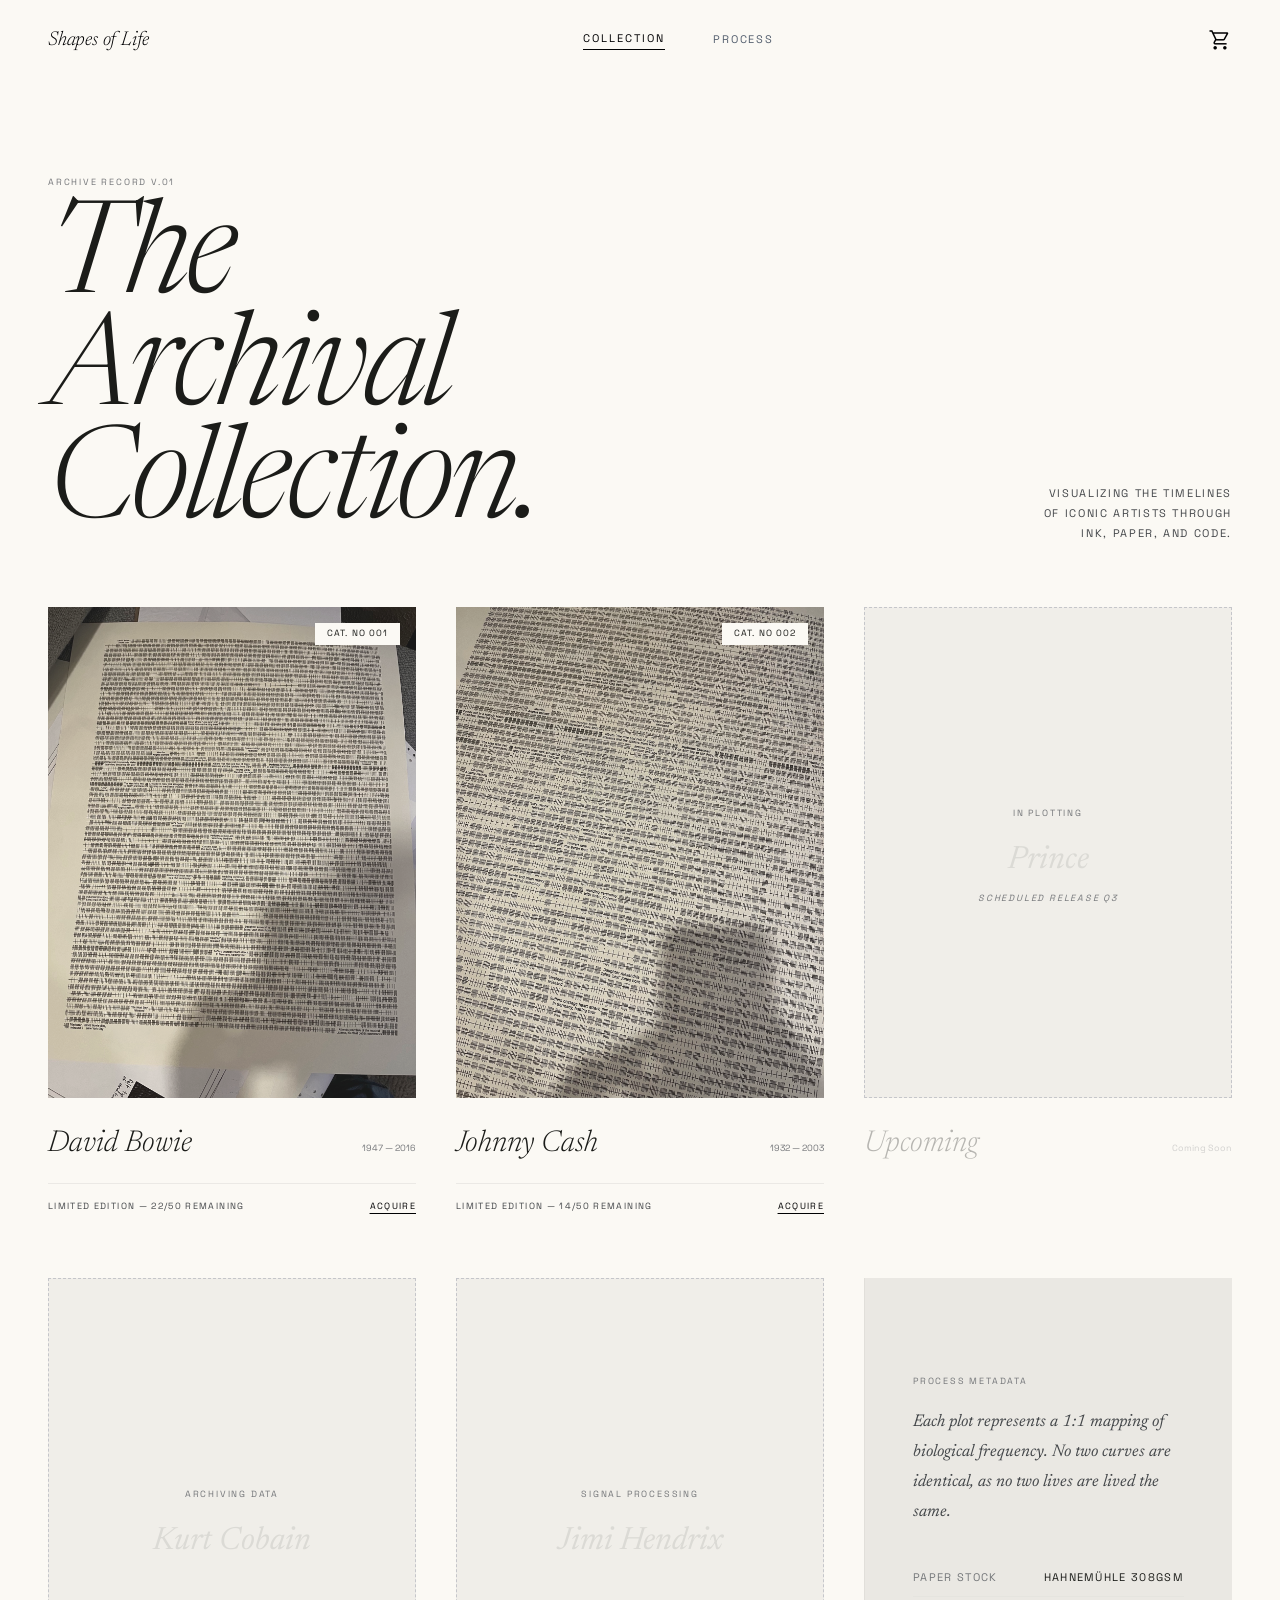
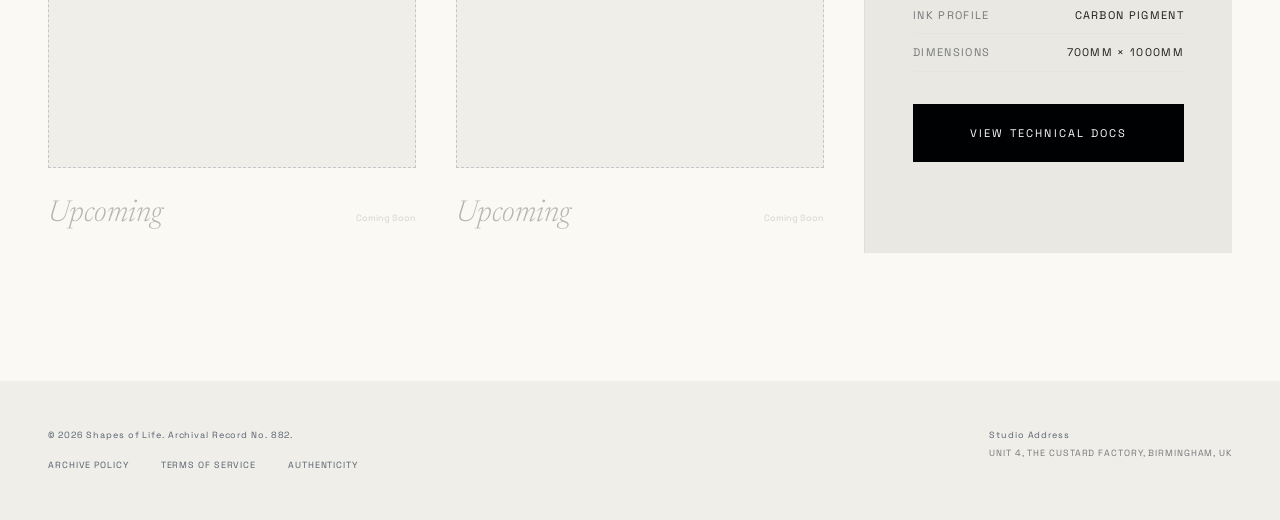
==== collection.html @ 5cf831ca "Initial commit" ====
<!DOCTYPE html>
<html lang="en">
<head>
  <meta charset="UTF-8" />
  <meta name="viewport" content="width=device-width, initial-scale=1.0" />
  <title>The Collection — Shapes of Life</title>
  <meta name="description" content="Limited edition archival pen plotter art. Browse the complete collection of life-mapped prints — David Bowie, Johnny Cash, and upcoming subjects." />
  <link rel="stylesheet" href="styles/index.css" />
  <style>
    body { padding-top: var(--nav-height); }

    /* ---- Page Header ---- */
    .collection-header {
      padding: 6rem 2rem 4rem;
    }

    @media (min-width: 768px) {
      .collection-header { padding: 6rem 3rem 4rem; }
    }

    .collection-header__inner {
      max-width: var(--max-width);
      margin: 0 auto;
      display: flex;
      flex-direction: column;
      gap: 2rem;
    }

    @media (min-width: 768px) {
      .collection-header__inner {
        flex-direction: row;
        justify-content: space-between;
        align-items: flex-end;
      }
    }

    .collection-header__left { max-width: 600px; }
    .collection-header__right { max-width: 200px; text-align: right; }
    .collection-header__right p {
      font-family: var(--font-label);
      font-size: 0.6875rem;
      text-transform: uppercase;
      letter-spacing: 0.15em;
      color: var(--on-surface-variant);
      line-height: 1.8;
    }

    /* ---- Grid ---- */
    .collection-grid-section {
      padding: 0 2rem 8rem;
    }

    @media (min-width: 768px) {
      .collection-grid-section { padding: 0 3rem 8rem; }
    }

    .collection-grid {
      max-width: var(--max-width);
      margin: 0 auto;
      display: grid;
      grid-template-columns: 1fr;
      gap: 4rem 2.5rem;
    }

    @media (min-width: 640px) { .collection-grid { grid-template-columns: repeat(2, 1fr); } }
    @media (min-width: 1024px) { .collection-grid { grid-template-columns: repeat(3, 1fr); } }

    /* Aspect ratio for the art matte */
    .art-card__matte {
      aspect-ratio: 3 / 4;
    }

    /* Upcoming placeholder */
    .upcoming-placeholder {
      aspect-ratio: 3 / 4;
      background: var(--surface-container);
      border: 1px dashed var(--outline-variant);
      display: flex;
      align-items: center;
      justify-content: center;
      margin-bottom: 1.5rem;
    }

    .upcoming-placeholder__inner {
      text-align: center;
      padding: 2rem;
    }

    .upcoming-placeholder__title {
      font-family: var(--font-headline);
      font-style: italic;
      font-size: 2rem;
      color: var(--surface-dim);
      margin-top: 0.75rem;
    }

    /* Metadata utility card */
    .meta-card {
      background: var(--surface-container-high);
      padding: 3rem;
      display: flex;
      flex-direction: column;
      justify-content: center;
      gap: 2rem;
      border-left: 1px solid rgba(0,1,2,0.04);
    }

    @media (min-width: 640px) and (max-width: 1023px) {
      .meta-card { grid-column: span 2; }
    }

    .meta-card__description {
      font-family: var(--font-headline);
      font-style: italic;
      font-size: 1.0625rem;
      line-height: 1.75;
      color: var(--on-surface-variant);
    }
  </style>
</head>
<body>

<!-- Navigation -->
<nav class="nav" role="navigation" aria-label="Main navigation">
  <div class="nav__inner">
    <a href="index.html" class="nav__logo">Shapes of Life</a>
    <div class="nav__links">
      <a href="collection.html" class="nav__link is-active">Collection</a>
      <a href="process.html" class="nav__link">Process</a>
    </div>
    <div class="nav__actions">
      <button class="nav__cart-btn" aria-label="Shopping cart">
        <span class="material-symbols-outlined">shopping_cart</span>
        <span class="nav__cart-count" aria-live="polite">0</span>
      </button>
      <button class="nav__hamburger" aria-label="Toggle menu">
        <span></span><span></span><span></span>
      </button>
    </div>
  </div>
</nav>

<div class="nav__mobile-drawer">
  <a href="collection.html" class="nav__link is-active">Collection</a>
  <a href="process.html" class="nav__link">Process</a>
</div>

<main>

  <!-- PAGE HEADER -->
  <header class="collection-header">
    <div class="collection-header__inner">
      <div class="collection-header__left" data-fade>
        <span class="label-sm" style="color:var(--outline);display:block;margin-bottom:1rem;">Archive Record v.01</span>
        <h1 class="display-lg" style="line-height:0.88;letter-spacing:-0.03em;">The Archival<br />Collection.</h1>
      </div>
      <div class="collection-header__right" data-fade>
        <p>Visualizing the timelines of iconic artists through ink, paper, and code.</p>
      </div>
    </div>
  </header>

  <!-- COLLECTION GRID -->
  <section class="collection-grid-section" aria-label="Collection grid">
    <div class="collection-grid">

      <!-- David Bowie -->
      <article class="art-card" data-fade>
        <a href="detail.html" class="art-card__matte" aria-label="View David Bowie artwork">
          <img class="art-card__img" src="assets/images/IMG_4534.jpg" alt="David Bowie life timeline pen plot art" />
          <span class="art-card__badge">Cat. No 001</span>
        </a>
        <div class="art-card__meta">
          <h2 class="art-card__title">David Bowie</h2>
          <span class="art-card__dates">1947 — 2016</span>
        </div>
        <div class="art-card__divider"></div>
        <div class="art-card__footer">
          <span class="art-card__edition">Limited Edition — 22/50 remaining</span>
          <a href="detail.html" class="art-card__acquire js-acquire">Acquire</a>
        </div>
      </article>

      <!-- Johnny Cash -->
      <article class="art-card" data-fade>
        <a href="detail.html" class="art-card__matte" aria-label="View Johnny Cash artwork">
          <img class="art-card__img" src="assets/images/IMG_4536.jpg" alt="Johnny Cash life timeline pen plot art" />
          <span class="art-card__badge">Cat. No 002</span>
        </a>
        <div class="art-card__meta">
          <h2 class="art-card__title">Johnny Cash</h2>
          <span class="art-card__dates">1932 — 2003</span>
        </div>
        <div class="art-card__divider"></div>
        <div class="art-card__footer">
          <span class="art-card__edition">Limited Edition — 14/50 remaining</span>
          <a href="detail.html" class="art-card__acquire js-acquire">Acquire</a>
        </div>
      </article>

      <!-- Upcoming: Prince -->
      <article class="art-card art-card--upcoming" data-fade>
        <div class="upcoming-placeholder">
          <div class="upcoming-placeholder__inner">
            <span class="label-sm" style="color:var(--outline);">In Plotting</span>
            <p class="upcoming-placeholder__title">Prince</p>
            <p class="label-sm" style="color:var(--outline);margin-top:0.5rem;font-style:italic;">Scheduled Release Q3</p>
          </div>
        </div>
        <div class="art-card__meta">
          <h2 class="art-card__title">Upcoming</h2>
          <span class="art-card__dates">Coming Soon</span>
        </div>
      </article>

      <!-- Upcoming: Kurt Cobain -->
      <article class="art-card art-card--upcoming" data-fade>
        <div class="upcoming-placeholder">
          <div class="upcoming-placeholder__inner">
            <span class="label-sm" style="color:var(--outline);">Archiving Data</span>
            <p class="upcoming-placeholder__title">Kurt Cobain</p>
          </div>
        </div>
        <div class="art-card__meta">
          <h2 class="art-card__title">Upcoming</h2>
          <span class="art-card__dates">Coming Soon</span>
        </div>
      </article>

      <!-- Upcoming: Jimi Hendrix -->
      <article class="art-card art-card--upcoming" data-fade>
        <div class="upcoming-placeholder">
          <div class="upcoming-placeholder__inner">
            <span class="label-sm" style="color:var(--outline);">Signal Processing</span>
            <p class="upcoming-placeholder__title">Jimi Hendrix</p>
          </div>
        </div>
        <div class="art-card__meta">
          <h2 class="art-card__title">Upcoming</h2>
          <span class="art-card__dates">Coming Soon</span>
        </div>
      </article>

      <!-- Metadata utility card -->
      <div class="meta-card" data-fade>
        <div>
          <span class="label-sm" style="color:var(--outline);">Process Metadata</span>
          <p class="meta-card__description" style="margin-top:1rem;">
            Each plot represents a 1:1 mapping of biological frequency. No two curves are identical, as no two lives are lived the same.
          </p>
        </div>
        <ul class="spec-table">
          <li class="spec-row">
            <span class="spec-row__key">Paper Stock</span>
            <span class="spec-row__val">Hahnemühle 308gsm</span>
          </li>
          <li class="spec-row">
            <span class="spec-row__key">Ink Profile</span>
            <span class="spec-row__val">Carbon Pigment</span>
          </li>
          <li class="spec-row">
            <span class="spec-row__key">Dimensions</span>
            <span class="spec-row__val">700mm × 1000mm</span>
          </li>
        </ul>
        <a href="process.html" class="btn-primary" style="text-align:center;">View Technical Docs</a>
      </div>

    </div>
  </section>

</main>

<footer class="footer" role="contentinfo">
  <div>
    <p class="footer__copy">© 2026 Shapes of Life. Archival Record No. 882.</p>
    <div class="footer__links" style="margin-top:1rem;">
      <a href="#" class="footer__link">Archive Policy</a>
      <a href="#" class="footer__link">Terms of Service</a>
      <a href="#" class="footer__link">Authenticity</a>
    </div>
  </div>
  <div>
    <p class="footer__copy" style="margin-bottom:0.25rem;">Studio Address</p>
    <p class="footer__address">Unit 4, The Custard Factory, Birmingham, UK</p>
  </div>
</footer>

<script src="scripts/main.js"></script>
</body>
</html>
---- styles/index.css ----
/* ====================================================
   SHAPES OF LIFE — Design System
   "Archival Modern" by Stitch
   ==================================================== */

@import url('https://fonts.googleapis.com/css2?family=Newsreader:ital,opsz,wght@0,6..72,200..800;1,6..72,200..800&family=Space+Grotesk:wght@300..700&display=swap');
@import url('https://fonts.googleapis.com/css2?family=Material+Symbols+Outlined:wght,FILL@100..700,0..1&display=swap');

/* ---- Custom Properties (Design Tokens) ---- */
:root {
  /* Surfaces */
  --surface:               #fbf9f4;
  --surface-low:           #f5f3ee;
  --surface-container:     #f0eee9;
  --surface-container-high:#eae8e3;
  --surface-container-highest: #e4e2dd;
  --surface-dim:           #dbdad5;
  --surface-bright:        #fbf9f4;

  /* Ink */
  --primary:               #000102;
  --primary-container:     #111d29;
  --on-primary:            #ffffff;

  /* Secondary / Outline */
  --outline:               #75777a;
  --outline-variant:       #c5c6ca;
  --on-surface:            #1b1c19;
  --on-surface-variant:    #44474a;

  /* Accent / Tint */
  --tint:                  #545f6e;

  /* Error */
  --error:                 #ba1a1a;

  /* Typography */
  --font-headline: 'Newsreader', Georgia, serif;
  --font-label:    'Space Grotesk', monospace;

  /* Spacing */
  --max-width: 1440px;
  --nav-height: 80px;
}

/* ---- Reset ---- */
*, *::before, *::after {
  box-sizing: border-box;
  margin: 0;
  padding: 0;
}

html {
  -webkit-font-smoothing: antialiased;
  scroll-behavior: smooth;
}

body {
  background-color: var(--surface);
  color: var(--on-surface);
  font-family: var(--font-headline);
  font-size: 16px;
  line-height: 1.5;
}

img {
  display: block;
  max-width: 100%;
}

a {
  color: inherit;
  text-decoration: none;
}

button {
  font-family: inherit;
  cursor: pointer;
  border: none;
  background: none;
}

/* ---- Selection ---- */
::selection {
  background-color: var(--primary);
  color: var(--on-primary);
}

/* ---- Material Symbols ---- */
.material-symbols-outlined {
  font-variation-settings: 'FILL' 0, 'wght' 300, 'GRAD' 0, 'opsz' 24;
  vertical-align: middle;
}

/* ============================================================
   TYPOGRAPHY
   ============================================================ */

/* Headline scale — Newsreader */
.display-lg {
  font-family: var(--font-headline);
  font-style: italic;
  font-size: clamp(4rem, 10vw, 9rem);
  font-weight: 300;
  line-height: 0.9;
  letter-spacing: -0.02em;
}

.display-md {
  font-family: var(--font-headline);
  font-style: italic;
  font-size: clamp(3rem, 6vw, 5rem);
  font-weight: 300;
  line-height: 0.95;
  letter-spacing: -0.01em;
}

.display-sm {
  font-family: var(--font-headline);
  font-style: italic;
  font-size: clamp(2rem, 4vw, 3.5rem);
  font-weight: 300;
  line-height: 1.05;
}

.headline {
  font-family: var(--font-headline);
  font-style: italic;
  font-size: clamp(1.5rem, 3vw, 2.5rem);
  font-weight: 300;
  line-height: 1.1;
}

.body-lg {
  font-family: var(--font-headline);
  font-size: 1.25rem;
  line-height: 1.7;
  color: var(--on-surface-variant);
}

.body-md {
  font-family: var(--font-headline);
  font-size: 1rem;
  line-height: 1.65;
  color: var(--on-surface-variant);
}

/* Label scale — Space Grotesk */
.label-lg {
  font-family: var(--font-label);
  font-size: 0.75rem;
  text-transform: uppercase;
  letter-spacing: 0.15em;
  font-weight: 500;
}

.label-md {
  font-family: var(--font-label);
  font-size: 0.6875rem;
  text-transform: uppercase;
  letter-spacing: 0.18em;
  font-weight: 500;
}

.label-sm {
  font-family: var(--font-label);
  font-size: 0.5625rem;
  text-transform: uppercase;
  letter-spacing: 0.2em;
  font-weight: 400;
}

/* ============================================================
   LAYOUT UTILITIES
   ============================================================ */

.container {
  width: 100%;
  max-width: var(--max-width);
  margin-left: auto;
  margin-right: auto;
  padding-left: 2rem;
  padding-right: 2rem;
}

@media (min-width: 768px) {
  .container {
    padding-left: 3rem;
    padding-right: 3rem;
  }
}

.grid-12 {
  display: grid;
  grid-template-columns: repeat(12, 1fr);
  gap: 2rem;
}

/* ============================================================
   NAVIGATION
   ============================================================ */

.nav {
  position: fixed;
  top: 0;
  left: 0;
  right: 0;
  z-index: 100;
  background: rgba(251, 249, 244, 0.88);
  backdrop-filter: blur(24px);
  -webkit-backdrop-filter: blur(24px);
  height: var(--nav-height);
  display: flex;
  align-items: center;
}

.nav__inner {
  display: flex;
  align-items: center;
  justify-content: space-between;
  width: 100%;
  max-width: var(--max-width);
  margin: 0 auto;
  padding: 0 2rem;
}

@media (min-width: 768px) {
  .nav__inner { padding: 0 3rem; }
}

.nav__logo {
  font-family: var(--font-headline);
  font-style: italic;
  font-size: 1.25rem;
  font-weight: 300;
  color: var(--primary);
  letter-spacing: -0.01em;
}

.nav__links {
  display: none;
  align-items: center;
  gap: 3rem;
}

@media (min-width: 768px) {
  .nav__links { display: flex; }
}

.nav__link {
  font-family: var(--font-label);
  font-size: 0.6875rem;
  text-transform: uppercase;
  letter-spacing: 0.18em;
  color: var(--tint);
  transition: color 0.25s ease;
  padding-bottom: 2px;
}

.nav__link:hover,
.nav__link.is-active {
  color: var(--primary);
}

.nav__link.is-active {
  border-bottom: 1px solid var(--primary);
}

.nav__actions {
  display: flex;
  align-items: center;
  gap: 1.5rem;
}

.nav__cart-btn {
  color: var(--primary);
  display: flex;
  align-items: center;
  position: relative;
  transition: opacity 0.2s;
}

.nav__cart-btn:hover { opacity: 0.6; }

.nav__cart-count {
  position: absolute;
  top: -6px;
  right: -8px;
  background: var(--primary);
  color: var(--on-primary);
  font-family: var(--font-label);
  font-size: 0.5rem;
  letter-spacing: 0;
  width: 14px;
  height: 14px;
  border-radius: 50%;
  display: flex;
  align-items: center;
  justify-content: center;
  opacity: 0;
  transition: opacity 0.2s;
}

.nav__cart-count.is-visible { opacity: 1; }

/* Mobile hamburger */
.nav__hamburger {
  display: flex;
  flex-direction: column;
  gap: 5px;
  width: 22px;
  cursor: pointer;
}

.nav__hamburger span {
  display: block;
  height: 1px;
  background: var(--primary);
  transition: transform 0.3s, opacity 0.3s;
}

@media (min-width: 768px) {
  .nav__hamburger { display: none; }
}

.nav__hamburger.is-open span:nth-child(1) { transform: translateY(6px) rotate(45deg); }
.nav__hamburger.is-open span:nth-child(2) { opacity: 0; }
.nav__hamburger.is-open span:nth-child(3) { transform: translateY(-6px) rotate(-45deg); }

/* Mobile drawer */
.nav__mobile-drawer {
  position: fixed;
  top: var(--nav-height);
  left: 0;
  right: 0;
  background: var(--surface);
  padding: 2rem 2rem 3rem;
  display: none;
  flex-direction: column;
  gap: 2rem;
  z-index: 99;
  border-top: 1px solid rgba(197, 198, 202, 0.3);
}

.nav__mobile-drawer.is-open { display: flex; }

.nav__mobile-drawer .nav__link {
  font-size: 0.875rem;
  letter-spacing: 0.15em;
}

/* ============================================================
   BUTTONS
   ============================================================ */

/* Primary — solid ink */
.btn-primary {
  display: inline-flex;
  align-items: center;
  justify-content: center;
  background: var(--primary);
  color: var(--on-primary);
  font-family: var(--font-label);
  font-size: 0.6875rem;
  text-transform: uppercase;
  letter-spacing: 0.2em;
  padding: 1.25rem 3rem;
  border-radius: 0;
  transition: background 0.2s, opacity 0.2s;
  cursor: pointer;
  border: 1px solid transparent;
}

.btn-primary:hover { opacity: 0.88; }

/* Secondary — ghost */
.btn-secondary {
  display: inline-flex;
  align-items: center;
  justify-content: center;
  background: transparent;
  color: var(--primary);
  font-family: var(--font-label);
  font-size: 0.6875rem;
  text-transform: uppercase;
  letter-spacing: 0.2em;
  padding: 1.25rem 3rem;
  border-radius: 0;
  border: 1px solid rgba(197, 198, 202, 0.4);
  transition: border-color 0.25s;
  cursor: pointer;
}

.btn-secondary:hover { border-color: var(--primary); }

/* Tertiary — text underline */
.btn-tertiary {
  display: inline-flex;
  align-items: center;
  font-family: var(--font-label);
  font-size: 0.6875rem;
  text-transform: uppercase;
  letter-spacing: 0.18em;
  color: var(--primary);
  border-bottom: 1px solid var(--primary);
  padding-bottom: 3px;
  transition: opacity 0.2s;
}

.btn-tertiary:hover { opacity: 0.5; }

/* ============================================================
   ARCHIVAL DOT GRID BACKGROUND
   ============================================================ */

.archival-grid {
  background-image: radial-gradient(circle, rgba(117, 119, 122, 0.4) 0.6px, transparent 0.6px);
  background-size: 40px 40px;
}

/* ============================================================
   CURATOR'S CHIP
   ============================================================ */

.chip {
  display: inline-block;
  background: var(--surface-container-high);
  font-family: var(--font-label);
  font-size: 0.5625rem;
  text-transform: uppercase;
  letter-spacing: 0.15em;
  padding: 0.3rem 0.75rem;
  border-radius: 0;
}

/* ============================================================
   FOOTER
   ============================================================ */

.footer {
  background: var(--surface-container);
  padding: 3rem 2rem;
  display: flex;
  flex-direction: column;
  gap: 2rem;
}

@media (min-width: 768px) {
  .footer {
    flex-direction: row;
    justify-content: space-between;
    align-items: flex-start;
    padding: 3rem;
  }
}

.footer__copy {
  font-family: var(--font-label);
  font-size: 0.5625rem;
  color: var(--tint);
  letter-spacing: 0.1em;
}

.footer__links {
  display: flex;
  gap: 2rem;
  flex-wrap: wrap;
}

.footer__link {
  font-family: var(--font-label);
  font-size: 0.5625rem;
  text-transform: uppercase;
  letter-spacing: 0.1em;
  color: var(--tint);
  transition: color 0.2s;
}

.footer__link:hover { color: var(--primary); }

.footer__address {
  font-family: var(--font-label);
  font-size: 0.5625rem;
  text-transform: uppercase;
  letter-spacing: 0.1em;
  color: var(--outline);
}

/* ============================================================
   CARDS — Product / Art
   ============================================================ */

.art-card {
  display: flex;
  flex-direction: column;
}

.art-card__matte {
  background: var(--surface-low);
  overflow: hidden;
  margin-bottom: 1.5rem;
  position: relative;
}

.art-card__img {
  width: 100%;
  height: 100%;
  object-fit: cover;
  object-position: center;
  transition: transform 0.7s ease;
  mix-blend-mode: multiply;
  opacity: 0.9;
}

.art-card:hover .art-card__img { transform: scale(1.02); }

.art-card__badge {
  position: absolute;
  top: 1rem;
  right: 1rem;
  background: var(--surface);
  padding: 0.25rem 0.75rem;
  font-family: var(--font-label);
  font-size: 0.5625rem;
  text-transform: uppercase;
  letter-spacing: 0.12em;
}

.art-card__meta {
  display: flex;
  justify-content: space-between;
  align-items: baseline;
  margin-bottom: 1rem;
}

.art-card__title {
  font-family: var(--font-headline);
  font-style: italic;
  font-size: 1.875rem;
  font-weight: 300;
}

.art-card__dates {
  font-family: var(--font-label);
  font-size: 0.5625rem;
  color: var(--outline);
}

.art-card__divider {
  height: 1px;
  background: rgba(117, 119, 122, 0.12);
  margin-bottom: 1rem;
}

.art-card__footer {
  display: flex;
  justify-content: space-between;
  align-items: center;
}

.art-card__edition {
  font-family: var(--font-label);
  font-size: 0.5625rem;
  text-transform: uppercase;
  letter-spacing: 0.15em;
  color: var(--on-surface-variant);
}

.art-card__acquire {
  font-family: var(--font-label);
  font-size: 0.5625rem;
  text-transform: uppercase;
  letter-spacing: 0.15em;
  text-decoration: underline;
  text-underline-offset: 4px;
  color: var(--primary);
  transition: opacity 0.2s;
}

.art-card__acquire:hover { opacity: 0.5; }

/* Upcoming / placeholder card */
.art-card--upcoming .art-card__matte {
  border: 1px dashed var(--outline-variant);
  display: flex;
  align-items: center;
  justify-content: center;
  background: var(--surface-container);
}

.art-card--upcoming .art-card__meta,
.art-card--upcoming .art-card__footer {
  opacity: 0.3;
}

/* ============================================================
   SPEC TABLE
   ============================================================ */

.spec-table {
  list-style: none;
  display: flex;
  flex-direction: column;
  gap: 0;
}

.spec-row {
  display: flex;
  justify-content: space-between;
  align-items: center;
  font-family: var(--font-label);
  font-size: 0.6875rem;
  text-transform: uppercase;
  letter-spacing: 0.12em;
  padding: 0.625rem 0;
  border-bottom: 1px solid rgba(197, 198, 202, 0.15);
}

.spec-row__key { color: var(--outline); }
.spec-row__val { color: var(--on-surface); }

/* ============================================================
   ACQUISITION CARD (sidebar)
   ============================================================ */

.acquisition-card {
  background: var(--surface-container);
  padding: 2.5rem;
}

.acquisition-card__price {
  font-family: var(--font-headline);
  font-style: italic;
  font-size: 2.5rem;
  margin-top: 0.5rem;
  margin-bottom: 1rem;
}

.acquisition-card__label {
  font-family: var(--font-label);
  font-size: 0.5625rem;
  text-transform: uppercase;
  letter-spacing: 0.18em;
  color: var(--outline);
}

.acquisition-card__desc {
  font-family: var(--font-headline);
  font-size: 0.9375rem;
  line-height: 1.65;
  color: var(--on-surface-variant);
  margin-bottom: 1.5rem;
}

.acquisition-card__divider {
  height: 1px;
  background: rgba(197, 198, 202, 0.2);
  margin: 1.5rem 0;
}

.acquisition-card__signed {
  display: flex;
  align-items: center;
  gap: 0.5rem;
  font-family: var(--font-label);
  font-size: 0.5625rem;
  text-transform: uppercase;
  letter-spacing: 0.15em;
}

/* ============================================================
   CODE BLOCK
   ============================================================ */

.code-block {
  background: var(--surface-low);
  border: 1px solid rgba(197, 198, 202, 0.25);
  padding: 2rem;
}

.code-block__header {
  display: flex;
  justify-content: space-between;
  align-items: center;
  border-bottom: 1px solid rgba(197, 198, 202, 0.2);
  padding-bottom: 1rem;
  margin-bottom: 1.5rem;
}

.code-block__filename {
  font-family: var(--font-label);
  font-size: 0.5625rem;
  text-transform: uppercase;
  letter-spacing: 0.15em;
  color: var(--outline);
}

.code-block__dots {
  display: flex;
  gap: 6px;
}

.code-block__dot {
  width: 8px;
  height: 8px;
  border-radius: 50%;
  background: var(--outline-variant);
  opacity: 0.4;
}

.code-block pre {
  font-family: var(--font-label);
  font-size: 0.75rem;
  line-height: 1.9;
  overflow-x: auto;
  color: var(--on-surface);
  font-weight: 300;
  letter-spacing: 0.02em;
}

.code-block .kw { color: var(--primary); font-weight: 600; }
.code-block .cm { color: var(--outline); }
.code-block .st { color: var(--tint); }

/* ============================================================
   PROCESS STEP
   ============================================================ */

.process-step {
  font-family: var(--font-label);
  font-size: 0.5625rem;
  text-transform: uppercase;
  letter-spacing: 0.25em;
  color: var(--outline);
  display: block;
  margin-bottom: 1rem;
}

.process-step__title {
  font-family: var(--font-headline);
  font-style: italic;
  font-size: 2.5rem;
  font-weight: 300;
  margin-bottom: 1.5rem;
}

.process-step__body {
  font-family: var(--font-headline);
  font-size: 1.0625rem;
  line-height: 1.75;
  color: var(--on-surface-variant);
}

/* ============================================================
   UTILITY HELPERS
   ============================================================ */

.visually-hidden {
  position: absolute;
  width: 1px;
  height: 1px;
  padding: 0;
  margin: -1px;
  overflow: hidden;
  clip: rect(0, 0, 0, 0);
  border: 0;
}

.ink-bleed {
  text-shadow: 0 0 1px rgba(0, 1, 2, 0.08);
}

.tonal-bg--low { background: var(--surface-low); }
.tonal-bg--container { background: var(--surface-container); }
.tonal-bg--high { background: var(--surface-container-high); }
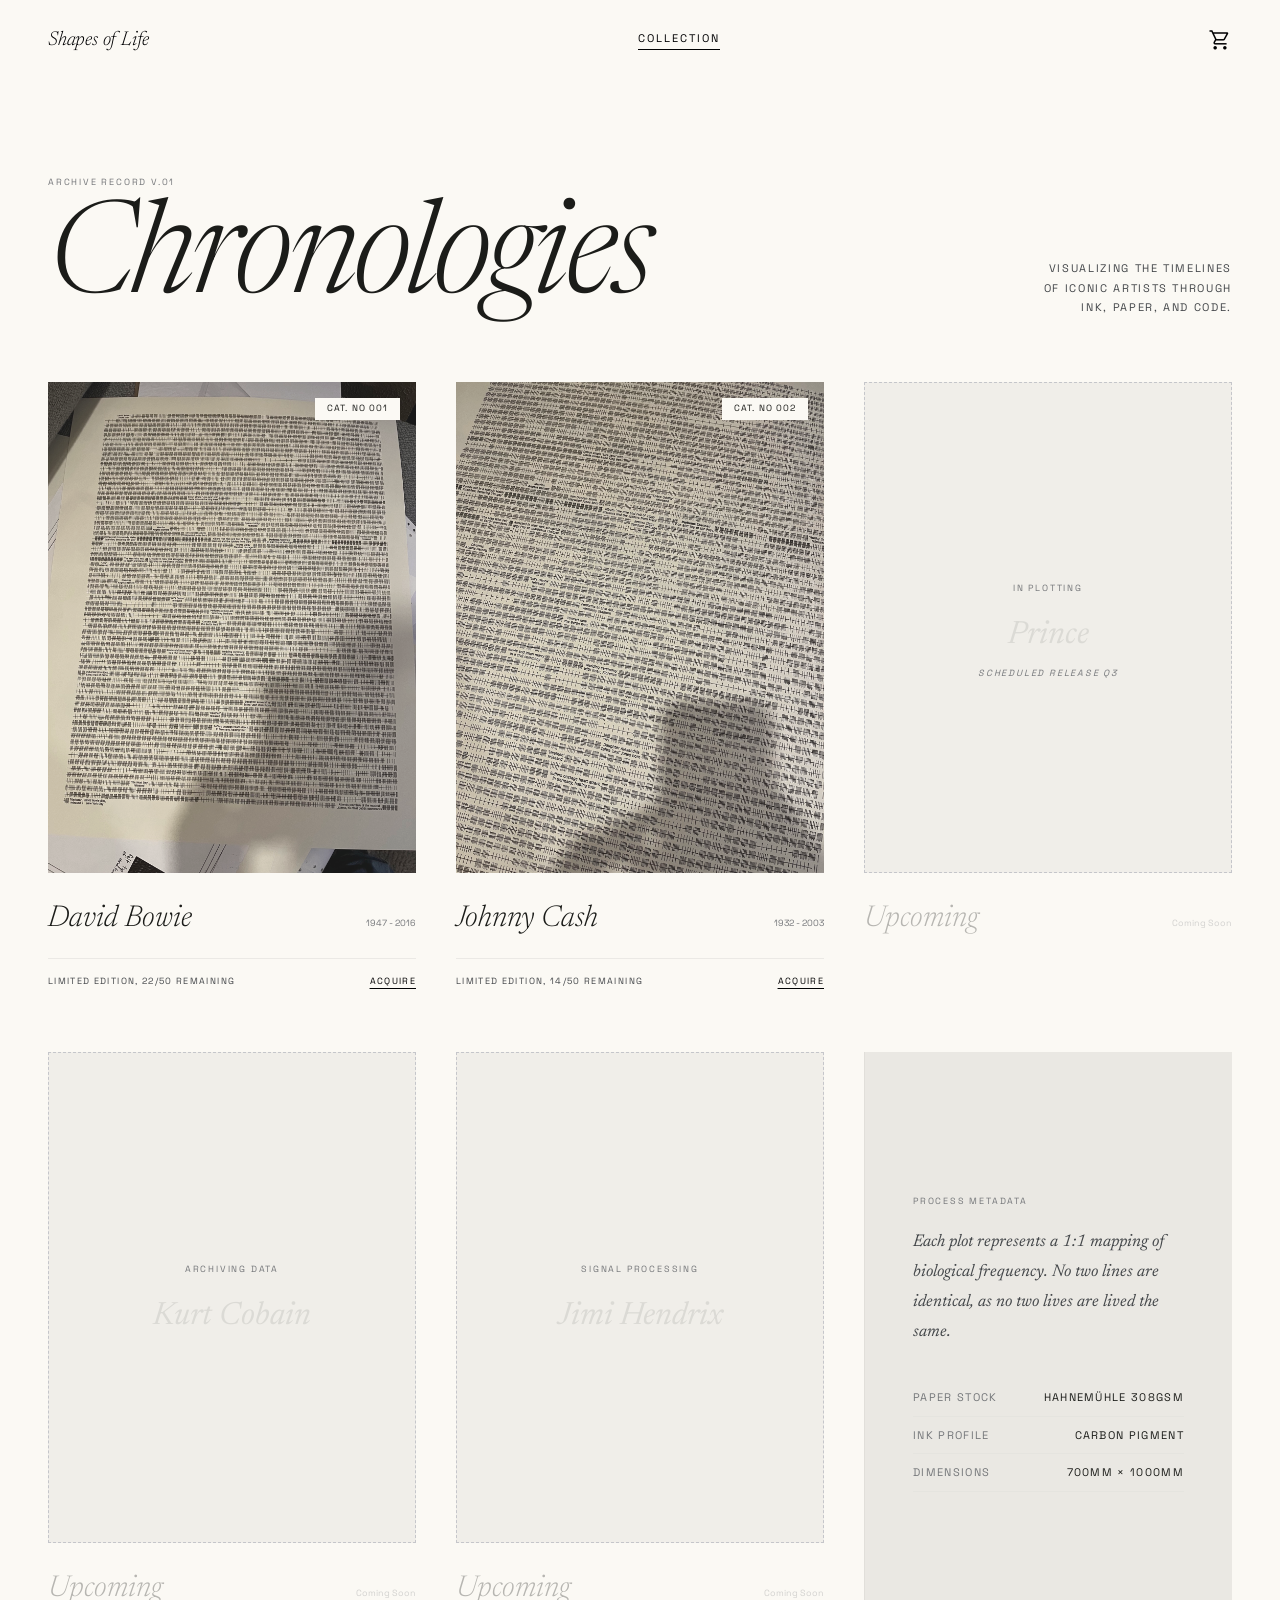
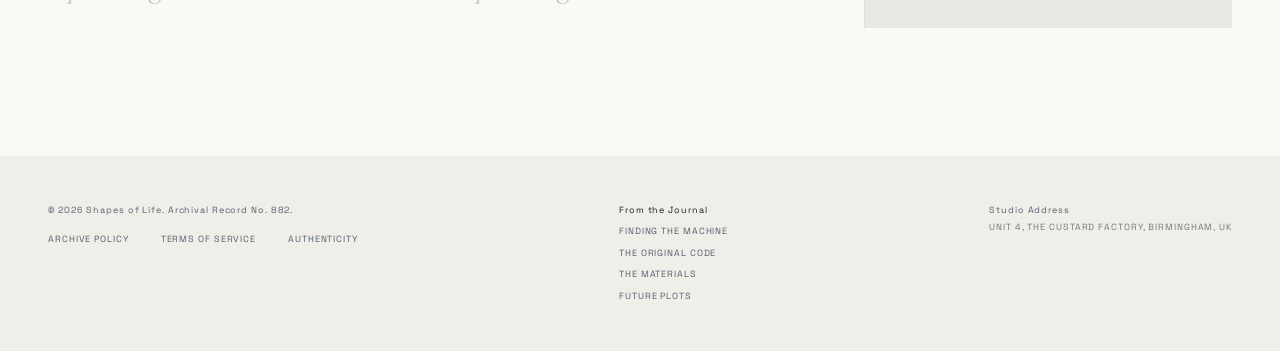
==== commit 774dc9e9: "Revise narrative to 1st person, integrate Studio Journal, enhance algorithm graphics, and polish sit" ====
--- a/collection.html
+++ b/collection.html
@@ -1,13 +1,17 @@
 <!DOCTYPE html>
 <html lang="en">
+
 <head>
   <meta charset="UTF-8" />
   <meta name="viewport" content="width=device-width, initial-scale=1.0" />
-  <title>The Collection — Shapes of Life</title>
-  <meta name="description" content="Limited edition archival pen plotter art. Browse the complete collection of life-mapped prints — David Bowie, Johnny Cash, and upcoming subjects." />
+  <title>Chronologies | Shapes of Life</title>
+  <meta name="description"
+    content="Limited edition archival pen plotter art. Browse the complete collection of life-mapped prints, including David Bowie, Johnny Cash, and upcoming subjects." />
   <link rel="stylesheet" href="styles/index.css" />
   <style>
-    body { padding-top: var(--nav-height); }
+    body {
+      padding-top: var(--nav-height);
+    }
 
     /* ---- Page Header ---- */
     .collection-header {
@@ -15,7 +19,9 @@
     }
 
     @media (min-width: 768px) {
-      .collection-header { padding: 6rem 3rem 4rem; }
+      .collection-header {
+        padding: 6rem 3rem 4rem;
+      }
     }
 
     .collection-header__inner {
@@ -34,8 +40,15 @@
       }
     }
 
-    .collection-header__left { max-width: 600px; }
-    .collection-header__right { max-width: 200px; text-align: right; }
+    .collection-header__left {
+      max-width: 600px;
+    }
+
+    .collection-header__right {
+      max-width: 200px;
+      text-align: right;
+    }
+
     .collection-header__right p {
       font-family: var(--font-label);
       font-size: 0.6875rem;
@@ -51,7 +64,9 @@
     }
 
     @media (min-width: 768px) {
-      .collection-grid-section { padding: 0 3rem 8rem; }
+      .collection-grid-section {
+        padding: 0 3rem 8rem;
+      }
     }
 
     .collection-grid {
@@ -62,8 +77,17 @@
       gap: 4rem 2.5rem;
     }
 
-    @media (min-width: 640px) { .collection-grid { grid-template-columns: repeat(2, 1fr); } }
-    @media (min-width: 1024px) { .collection-grid { grid-template-columns: repeat(3, 1fr); } }
+    @media (min-width: 640px) {
+      .collection-grid {
+        grid-template-columns: repeat(2, 1fr);
+      }
+    }
+
+    @media (min-width: 1024px) {
+      .collection-grid {
+        grid-template-columns: repeat(3, 1fr);
+      }
+    }
 
     /* Aspect ratio for the art matte */
     .art-card__matte {
@@ -102,11 +126,13 @@
       flex-direction: column;
       justify-content: center;
       gap: 2rem;
-      border-left: 1px solid rgba(0,1,2,0.04);
+      border-left: 1px solid rgba(0, 1, 2, 0.04);
     }
 
     @media (min-width: 640px) and (max-width: 1023px) {
-      .meta-card { grid-column: span 2; }
+      .meta-card {
+        grid-column: span 2;
+      }
     }
 
     .meta-card__description {
@@ -118,174 +144,186 @@
     }
   </style>
 </head>
+
 <body>
 
-<!-- Navigation -->
-<nav class="nav" role="navigation" aria-label="Main navigation">
-  <div class="nav__inner">
-    <a href="index.html" class="nav__logo">Shapes of Life</a>
-    <div class="nav__links">
-      <a href="collection.html" class="nav__link is-active">Collection</a>
-      <a href="process.html" class="nav__link">Process</a>
+  <!-- Navigation -->
+  <nav class="nav" role="navigation" aria-label="Main navigation">
+    <div class="nav__inner">
+      <a href="index.html" class="nav__logo">Shapes of Life</a>
+      <div class="nav__links">
+        <a href="collection.html" class="nav__link is-active">Collection</a>
+      </div>
+      <div class="nav__actions">
+        <button class="nav__cart-btn" aria-label="Shopping cart">
+          <span class="material-symbols-outlined">shopping_cart</span>
+          <span class="nav__cart-count" aria-live="polite">0</span>
+        </button>
+        <button class="nav__hamburger" aria-label="Toggle menu">
+          <span></span><span></span><span></span>
+        </button>
+      </div>
     </div>
-    <div class="nav__actions">
-      <button class="nav__cart-btn" aria-label="Shopping cart">
-        <span class="material-symbols-outlined">shopping_cart</span>
-        <span class="nav__cart-count" aria-live="polite">0</span>
-      </button>
-      <button class="nav__hamburger" aria-label="Toggle menu">
-        <span></span><span></span><span></span>
-      </button>
+  </nav>
+
+  <div class="nav__mobile-drawer">
+    <a href="collection.html" class="nav__link is-active">Collection</a>
+  </div>
+
+  <main>
+
+    <!-- PAGE HEADER -->
+    <header class="collection-header">
+      <div class="collection-header__inner">
+        <div class="collection-header__left" data-fade>
+          <span class="label-sm" style="color:var(--outline);display:block;margin-bottom:1rem;">Archive Record
+            v.01</span>
+          <h1 class="display-lg" style="line-height:0.88;letter-spacing:-0.03em;">Chronologies</h1>
+        </div>
+        <div class="collection-header__right" data-fade>
+          <p>Visualizing the timelines of iconic artists through ink, paper, and code.</p>
+        </div>
+      </div>
+    </header>
+
+    <!-- COLLECTION GRID -->
+    <section class="collection-grid-section" aria-label="Collection grid">
+      <div class="collection-grid">
+
+        <!-- David Bowie -->
+        <article class="art-card" data-fade>
+          <a href="detail.html" class="art-card__matte" aria-label="View David Bowie artwork">
+            <img class="art-card__img" src="assets/images/IMG_4534.jpg" alt="David Bowie life timeline pen plot art" />
+            <span class="art-card__badge">Cat. No 001</span>
+          </a>
+          <div class="art-card__meta">
+            <h2 class="art-card__title">David Bowie</h2>
+            <span class="art-card__dates">1947 - 2016</span>
+          </div>
+          <div class="art-card__divider"></div>
+          <div class="art-card__footer">
+            <span class="art-card__edition">Limited Edition, 22/50 remaining</span>
+            <a href="detail.html" class="art-card__acquire js-acquire">Acquire</a>
+          </div>
+        </article>
+
+        <!-- Johnny Cash -->
+        <article class="art-card" data-fade>
+          <a href="detail.html" class="art-card__matte" aria-label="View Johnny Cash artwork">
+            <img class="art-card__img" src="assets/images/IMG_4536.jpg" alt="Johnny Cash life timeline pen plot art" />
+            <span class="art-card__badge">Cat. No 002</span>
+          </a>
+          <div class="art-card__meta">
+            <h2 class="art-card__title">Johnny Cash</h2>
+            <span class="art-card__dates">1932 - 2003</span>
+          </div>
+          <div class="art-card__divider"></div>
+          <div class="art-card__footer">
+            <span class="art-card__edition">Limited Edition, 14/50 remaining</span>
+            <a href="detail.html" class="art-card__acquire js-acquire">Acquire</a>
+          </div>
+        </article>
+
+        <!-- Upcoming: Prince -->
+        <article class="art-card art-card--upcoming" data-fade>
+          <div class="upcoming-placeholder">
+            <div class="upcoming-placeholder__inner">
+              <span class="label-sm" style="color:var(--outline);">In Plotting</span>
+              <p class="upcoming-placeholder__title">Prince</p>
+              <p class="label-sm" style="color:var(--outline);margin-top:0.5rem;font-style:italic;">Scheduled Release Q3
+              </p>
+            </div>
+          </div>
+          <div class="art-card__meta">
+            <h2 class="art-card__title">Upcoming</h2>
+            <span class="art-card__dates">Coming Soon</span>
+          </div>
+        </article>
+
+        <!-- Upcoming: Kurt Cobain -->
+        <article class="art-card art-card--upcoming" data-fade>
+          <div class="upcoming-placeholder">
+            <div class="upcoming-placeholder__inner">
+              <span class="label-sm" style="color:var(--outline);">Archiving Data</span>
+              <p class="upcoming-placeholder__title">Kurt Cobain</p>
+            </div>
+          </div>
+          <div class="art-card__meta">
+            <h2 class="art-card__title">Upcoming</h2>
+            <span class="art-card__dates">Coming Soon</span>
+          </div>
+        </article>
+
+        <!-- Upcoming: Jimi Hendrix -->
+        <article class="art-card art-card--upcoming" data-fade>
+          <div class="upcoming-placeholder">
+            <div class="upcoming-placeholder__inner">
+              <span class="label-sm" style="color:var(--outline);">Signal Processing</span>
+              <p class="upcoming-placeholder__title">Jimi Hendrix</p>
+            </div>
+          </div>
+          <div class="art-card__meta">
+            <h2 class="art-card__title">Upcoming</h2>
+            <span class="art-card__dates">Coming Soon</span>
+          </div>
+        </article>
+
+        <!-- Metadata utility card -->
+        <div class="meta-card" data-fade>
+          <div>
+            <span class="label-sm" style="color:var(--outline);">Process Metadata</span>
+            <p class="meta-card__description" style="margin-top:1rem;">
+              Each plot represents a 1:1 mapping of biological frequency. No two lines are identical, as no two lives
+              are lived the same.
+            </p>
+          </div>
+          <ul class="spec-table">
+            <li class="spec-row">
+              <span class="spec-row__key">Paper Stock</span>
+              <span class="spec-row__val">Hahnemühle 308gsm</span>
+            </li>
+            <li class="spec-row">
+              <span class="spec-row__key">Ink Profile</span>
+              <span class="spec-row__val">Carbon Pigment</span>
+            </li>
+            <li class="spec-row">
+              <span class="spec-row__key">Dimensions</span>
+              <span class="spec-row__val">700mm × 1000mm</span>
+            </li>
+          </ul>
+        </div>
+
+      </div>
+    </section>
+
+  </main>
+
+  <footer class="footer" role="contentinfo"
+    style="display:flex; flex-wrap:wrap; gap:4rem; justify-content:space-between;">
+    <div>
+      <p class="footer__copy">© 2026 Shapes of Life. Archival Record No. 882.</p>
+      <div class="footer__links" style="margin-top:1rem;">
+        <a href="#" class="footer__link">Archive Policy</a>
+        <a href="#" class="footer__link">Terms of Service</a>
+        <a href="#" class="footer__link">Authenticity</a>
+      </div>
     </div>
-  </div>
-</nav>
-
-<div class="nav__mobile-drawer">
-  <a href="collection.html" class="nav__link is-active">Collection</a>
-  <a href="process.html" class="nav__link">Process</a>
-</div>
-
-<main>
-
-  <!-- PAGE HEADER -->
-  <header class="collection-header">
-    <div class="collection-header__inner">
-      <div class="collection-header__left" data-fade>
-        <span class="label-sm" style="color:var(--outline);display:block;margin-bottom:1rem;">Archive Record v.01</span>
-        <h1 class="display-lg" style="line-height:0.88;letter-spacing:-0.03em;">The Archival<br />Collection.</h1>
-      </div>
-      <div class="collection-header__right" data-fade>
-        <p>Visualizing the timelines of iconic artists through ink, paper, and code.</p>
+    <div>
+      <p class="footer__copy" style="margin-bottom:0.5rem; color:var(--on-surface);">From the Journal</p>
+      <div class="footer__links" style="flex-direction:column; gap:0.5rem; align-items:flex-start;">
+        <a href="blog-finding-the-machine.html" class="footer__link">Finding the Machine</a>
+        <a href="blog-the-original-code.html" class="footer__link">The Original Code</a>
+        <a href="blog-the-materials.html" class="footer__link">The Materials</a>
+        <a href="blog-future-plots.html" class="footer__link">Future Plots</a>
       </div>
     </div>
-  </header>
-
-  <!-- COLLECTION GRID -->
-  <section class="collection-grid-section" aria-label="Collection grid">
-    <div class="collection-grid">
-
-      <!-- David Bowie -->
-      <article class="art-card" data-fade>
-        <a href="detail.html" class="art-card__matte" aria-label="View David Bowie artwork">
-          <img class="art-card__img" src="assets/images/IMG_4534.jpg" alt="David Bowie life timeline pen plot art" />
-          <span class="art-card__badge">Cat. No 001</span>
-        </a>
-        <div class="art-card__meta">
-          <h2 class="art-card__title">David Bowie</h2>
-          <span class="art-card__dates">1947 — 2016</span>
-        </div>
-        <div class="art-card__divider"></div>
-        <div class="art-card__footer">
-          <span class="art-card__edition">Limited Edition — 22/50 remaining</span>
-          <a href="detail.html" class="art-card__acquire js-acquire">Acquire</a>
-        </div>
-      </article>
-
-      <!-- Johnny Cash -->
-      <article class="art-card" data-fade>
-        <a href="detail.html" class="art-card__matte" aria-label="View Johnny Cash artwork">
-          <img class="art-card__img" src="assets/images/IMG_4536.jpg" alt="Johnny Cash life timeline pen plot art" />
-          <span class="art-card__badge">Cat. No 002</span>
-        </a>
-        <div class="art-card__meta">
-          <h2 class="art-card__title">Johnny Cash</h2>
-          <span class="art-card__dates">1932 — 2003</span>
-        </div>
-        <div class="art-card__divider"></div>
-        <div class="art-card__footer">
-          <span class="art-card__edition">Limited Edition — 14/50 remaining</span>
-          <a href="detail.html" class="art-card__acquire js-acquire">Acquire</a>
-        </div>
-      </article>
-
-      <!-- Upcoming: Prince -->
-      <article class="art-card art-card--upcoming" data-fade>
-        <div class="upcoming-placeholder">
-          <div class="upcoming-placeholder__inner">
-            <span class="label-sm" style="color:var(--outline);">In Plotting</span>
-            <p class="upcoming-placeholder__title">Prince</p>
-            <p class="label-sm" style="color:var(--outline);margin-top:0.5rem;font-style:italic;">Scheduled Release Q3</p>
-          </div>
-        </div>
-        <div class="art-card__meta">
-          <h2 class="art-card__title">Upcoming</h2>
-          <span class="art-card__dates">Coming Soon</span>
-        </div>
-      </article>
-
-      <!-- Upcoming: Kurt Cobain -->
-      <article class="art-card art-card--upcoming" data-fade>
-        <div class="upcoming-placeholder">
-          <div class="upcoming-placeholder__inner">
-            <span class="label-sm" style="color:var(--outline);">Archiving Data</span>
-            <p class="upcoming-placeholder__title">Kurt Cobain</p>
-          </div>
-        </div>
-        <div class="art-card__meta">
-          <h2 class="art-card__title">Upcoming</h2>
-          <span class="art-card__dates">Coming Soon</span>
-        </div>
-      </article>
-
-      <!-- Upcoming: Jimi Hendrix -->
-      <article class="art-card art-card--upcoming" data-fade>
-        <div class="upcoming-placeholder">
-          <div class="upcoming-placeholder__inner">
-            <span class="label-sm" style="color:var(--outline);">Signal Processing</span>
-            <p class="upcoming-placeholder__title">Jimi Hendrix</p>
-          </div>
-        </div>
-        <div class="art-card__meta">
-          <h2 class="art-card__title">Upcoming</h2>
-          <span class="art-card__dates">Coming Soon</span>
-        </div>
-      </article>
-
-      <!-- Metadata utility card -->
-      <div class="meta-card" data-fade>
-        <div>
-          <span class="label-sm" style="color:var(--outline);">Process Metadata</span>
-          <p class="meta-card__description" style="margin-top:1rem;">
-            Each plot represents a 1:1 mapping of biological frequency. No two curves are identical, as no two lives are lived the same.
-          </p>
-        </div>
-        <ul class="spec-table">
-          <li class="spec-row">
-            <span class="spec-row__key">Paper Stock</span>
-            <span class="spec-row__val">Hahnemühle 308gsm</span>
-          </li>
-          <li class="spec-row">
-            <span class="spec-row__key">Ink Profile</span>
-            <span class="spec-row__val">Carbon Pigment</span>
-          </li>
-          <li class="spec-row">
-            <span class="spec-row__key">Dimensions</span>
-            <span class="spec-row__val">700mm × 1000mm</span>
-          </li>
-        </ul>
-        <a href="process.html" class="btn-primary" style="text-align:center;">View Technical Docs</a>
-      </div>
-
+    <div>
+      <p class="footer__copy" style="margin-bottom:0.25rem;">Studio Address</p>
+      <p class="footer__address">Unit 4, The Custard Factory, Birmingham, UK</p>
     </div>
-  </section>
-
-</main>
-
-<footer class="footer" role="contentinfo">
-  <div>
-    <p class="footer__copy">© 2026 Shapes of Life. Archival Record No. 882.</p>
-    <div class="footer__links" style="margin-top:1rem;">
-      <a href="#" class="footer__link">Archive Policy</a>
-      <a href="#" class="footer__link">Terms of Service</a>
-      <a href="#" class="footer__link">Authenticity</a>
-    </div>
-  </div>
-  <div>
-    <p class="footer__copy" style="margin-bottom:0.25rem;">Studio Address</p>
-    <p class="footer__address">Unit 4, The Custard Factory, Birmingham, UK</p>
-  </div>
-</footer>
-
-<script src="scripts/main.js"></script>
+  </footer>
+
+  <script src="scripts/main.js"></script>
 </body>
-</html>
+
+</html>
